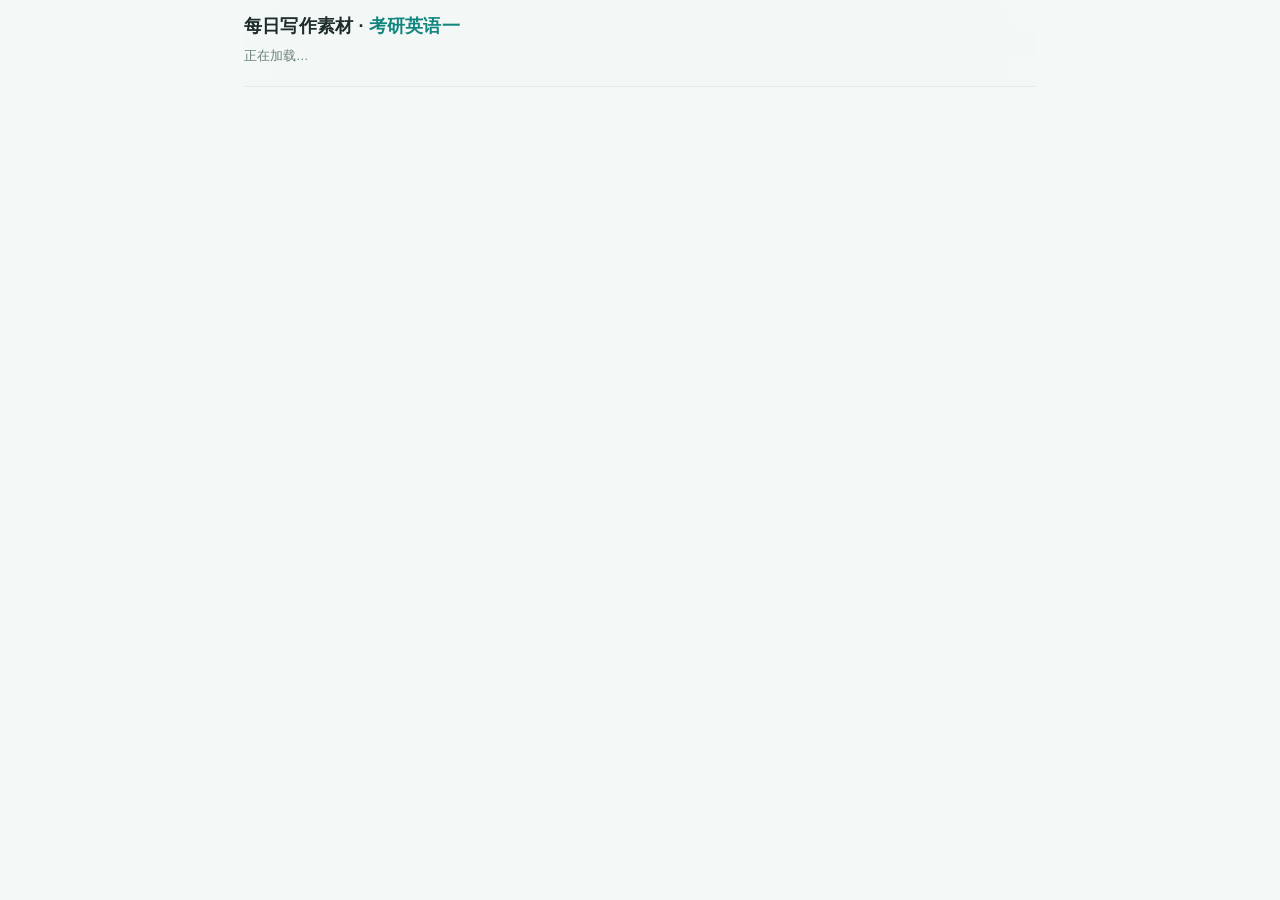
==== daily/index.html @ da31743d "add daily/index.html" ====
<!DOCTYPE html>
<html lang="zh-CN">
<head>
<meta charset="utf-8">
<meta name="viewport" content="width=device-width,initial-scale=1,viewport-fit=cover">
<title>考研英语一 · 每日写作素材</title>
<meta name="theme-color" content="#0c514e">
<style>
:root{
  --ink:#1d2b2a; --dim:#6b807e; --line:#e2ebe9; --bg:#f4f8f7; --card:#fff;
  --accent:#0c514e; --accent2:#12857e; --warm:#b8860b;
}
*{box-sizing:border-box;-webkit-tap-highlight-color:transparent}
body{margin:0;background:var(--bg);color:var(--ink);
  font:16px/1.65 -apple-system,BlinkMacSystemFont,"PingFang SC","Hiragino Sans GB","Noto Sans CJK SC",sans-serif}
a{color:var(--accent2);text-decoration:none}
.wrap{max-width:820px;margin:0 auto;padding:0 14px 90px}

header{position:sticky;top:0;z-index:20;background:rgba(244,248,247,.92);
  backdrop-filter:saturate(1.6) blur(12px);border-bottom:1px solid var(--line);padding:12px 0 0}
h1{margin:0;font-size:18px;letter-spacing:.2px}
h1 span{color:var(--accent2)}
.meta{font-size:12.5px;color:var(--dim);margin:4px 0 10px}
.meta b{color:var(--warm);font-weight:600}

.chips{display:flex;gap:7px;overflow-x:auto;padding:0 0 10px;scrollbar-width:none}
.chips::-webkit-scrollbar{display:none}
.chip{flex:0 0 auto;border:1px solid var(--line);background:#fff;color:var(--dim);
  border-radius:999px;padding:5px 12px;font-size:13px;white-space:nowrap}
.chip.on{background:var(--accent);border-color:var(--accent);color:#fff}

.daybar{display:flex;gap:8px;align-items:center;margin:14px 0 4px}
.daybar select{flex:1;font:inherit;font-size:14px;padding:8px 10px;border:1px solid var(--line);
  border-radius:10px;background:#fff;color:var(--ink)}
.nav-btn{border:1px solid var(--line);background:#fff;border-radius:10px;padding:8px 12px;font-size:14px;color:var(--accent2)}
.nav-btn:disabled{opacity:.35}

.card{background:var(--card);border:1px solid var(--line);border-radius:14px;
  padding:14px 15px;margin:11px 0;box-shadow:0 1px 2px rgba(12,81,78,.04)}
.card .top{display:flex;gap:8px;align-items:center;margin-bottom:7px;flex-wrap:wrap}
.tag{font-size:11.5px;padding:3px 9px;border-radius:999px;background:#e6f2f0;color:var(--accent)}
.tag.t2{background:#fdf3e0;color:var(--warm)}
.src{font-size:11.5px;color:var(--dim);margin-left:auto}
.card h3{margin:0 0 6px;font-size:16.5px;line-height:1.45}
.card p.sum{margin:0;font-size:14.5px;color:#33504e}
.sec{margin-top:11px;padding-top:10px;border-top:1px dashed var(--line)}
.sec .lb{font-size:12px;color:var(--dim);margin-bottom:5px;letter-spacing:.3px}
.sec ul{margin:0;padding-left:17px}
.sec li{font-size:14px;margin:3px 0}
.kw{display:flex;gap:6px;flex-wrap:wrap}
.kw span{font-size:12.5px;background:#eef5f4;color:#0c514e;border-radius:7px;padding:3px 9px;
  font-family:ui-monospace,Menlo,monospace}
.ev{font-size:13.5px;color:#4a6361}
.ev li::marker{color:var(--accent2)}
.foot{font-size:12.5px;color:var(--dim);margin-top:9px}
.foot a{text-decoration:underline}

.empty{text-align:center;color:var(--dim);padding:52px 16px;font-size:14.5px;line-height:1.9}
.empty code{background:#e6f2f0;color:var(--accent);padding:2px 7px;border-radius:6px;font-size:13px}
</style>
</head>
<body>
<div class="wrap">
  <header>
    <h1>每日写作素材 · <span>考研英语一</span></h1>
    <div class="meta" id="meta">正在加载…</div>
    <div class="chips" id="chips"></div>
  </header>
  <div class="daybar" id="daybar" style="display:none">
    <button class="nav-btn" id="prev">‹ 前一天</button>
    <select id="daySel"></select>
    <button class="nav-btn" id="next">后一天 ›</button>
  </div>
  <div id="list"></div>
</div>

<script>
var DATA = null, curDay = 0, curTopic = '全部';
var LIST = document.getElementById('list');
var el = function (id) { return document.getElementById(id); };
var esc = function (s) { return (s || '').replace(/[&<>"]/g, function (c) {
  return ({ '&': '&amp;', '<': '&lt;', '>': '&gt;', '"': '&quot;' })[c]; }); };

fetch('../data/ideas.json?t=' + Date.now())
  .then(function (r) { if (!r.ok) throw new Error('HTTP ' + r.status); return r.json(); })
  .then(function (d) { DATA = d; boot(); })
  .catch(function (e) {
    el('meta').textContent = '数据还没生成';
    LIST.innerHTML = '<div class="empty">读取失败：' + esc(e.message) +
      '<br><br>第一次运行后这里就会有内容。<br>' +
      '去仓库 <code>Actions → 每日写作素材 → Run workflow</code> 手动跑一次即可。</div>';
  });

function boot() {
  var days = DATA.days || [];
  if (!days.length) {
    el('meta').textContent = '素材库为空';
    LIST.innerHTML = '<div class="empty">还没有任何素材。<br>去仓库 <code>Actions</code> 手动跑一次。</div>';
    return;
  }
  var ai = days[0].ai;
  el('meta').innerHTML = '共 <b>' + days.length + '</b> 天素材 · 最近更新 ' +
    esc((days[0].generated_at || '').replace('T', ' ').slice(0, 16)) +
    ' · AI 提炼 ' + (ai ? ('已开启' + (days[0].model ? '（' + esc(days[0].model) + '）') : '') : '<b>未开启</b>（只收标题）');

  var sel = el('daySel');
  sel.innerHTML = days.map(function (d, i) {
    return '<option value="' + i + '">' + esc(d.date) + '（' + d.count + ' 条）</option>';
  }).join('');
  sel.onchange = function () { curDay = +sel.value; render(); };
  el('daybar').style.display = 'flex';
  el('prev').onclick = function () { if (curDay < days.length - 1) { curDay++; sync(); } };
  el('next').onclick = function () { if (curDay > 0) { curDay--; sync(); } };

  var tops = ['全部'];
  days.forEach(function (d) { d.items.forEach(function (it) {
    if (it.topic && tops.indexOf(it.topic) < 0) tops.push(it.topic); }); });
  el('chips').innerHTML = tops.map(function (t) {
    return '<button class="chip" data-t="' + esc(t) + '">' + esc(t) + '</button>'; }).join('');
  Array.prototype.forEach.call(el('chips').children, function (b) {
    b.onclick = function () { curTopic = b.dataset.t; sync(); };
  });
  sync();
}

function sync() {
  el('daySel').value = curDay;
  el('prev').disabled = curDay >= DATA.days.length - 1;
  el('next').disabled = curDay <= 0;
  Array.prototype.forEach.call(el('chips').children, function (b) {
    b.classList.toggle('on', b.dataset.t === curTopic); });
  render();
}

function render() {
  var d = DATA.days[curDay];
  var items = d.items.filter(function (it) { return curTopic === '全部' || it.topic === curTopic; });
  if (!items.length) { LIST.innerHTML = '<div class="empty">这一天没有「' + esc(curTopic) + '」的素材。</div>'; return; }
  LIST.innerHTML = items.map(function (it) {
    var h = '<div class="card"><div class="top">' +
      '<span class="tag">' + esc(it.topic || '待分类') + '</span>' +
      '<span class="tag t2">' + esc(it.essay_type || '通用') + '</span>' +
      '<span class="src">' + esc(it.source || '') + '</span></div>' +
      '<h3>' + esc(it.title_zh) + '</h3>';
    if (it.summary_zh) h += '<p class="sum">' + esc(it.summary_zh) + '</p>';
    if (it.angles && it.angles.length) h += '<div class="sec"><div class="lb">可以展开的观点</div><ul>' +
      it.angles.map(function (a) { return '<li>' + esc(a) + '</li>'; }).join('') + '</ul></div>';
    if (it.evidence && it.evidence.length) h += '<div class="sec"><div class="lb">可用论据</div><ul class="ev">' +
      it.evidence.map(function (a) { return '<li>' + esc(a) + '</li>'; }).join('') + '</ul></div>';
    if (it.keywords && it.keywords.length) h += '<div class="sec"><div class="lb">英文搭配</div><div class="kw">' +
      it.keywords.map(function (k) { return '<span>' + esc(k) + '</span>'; }).join('') + '</div></div>';
    h += '<div class="foot">原报道：' + (it.url
      ? '<a href="' + esc(it.url) + '" target="_blank" rel="noopener">' + esc((it.source_title || '链接').slice(0, 70)) + '</a>'
      : '—') + (it.collected_at ? ' · ' + esc(it.collected_at) : '') + '</div></div>';
    return h;
  }).join('');
}
</script>
</body>
</html>
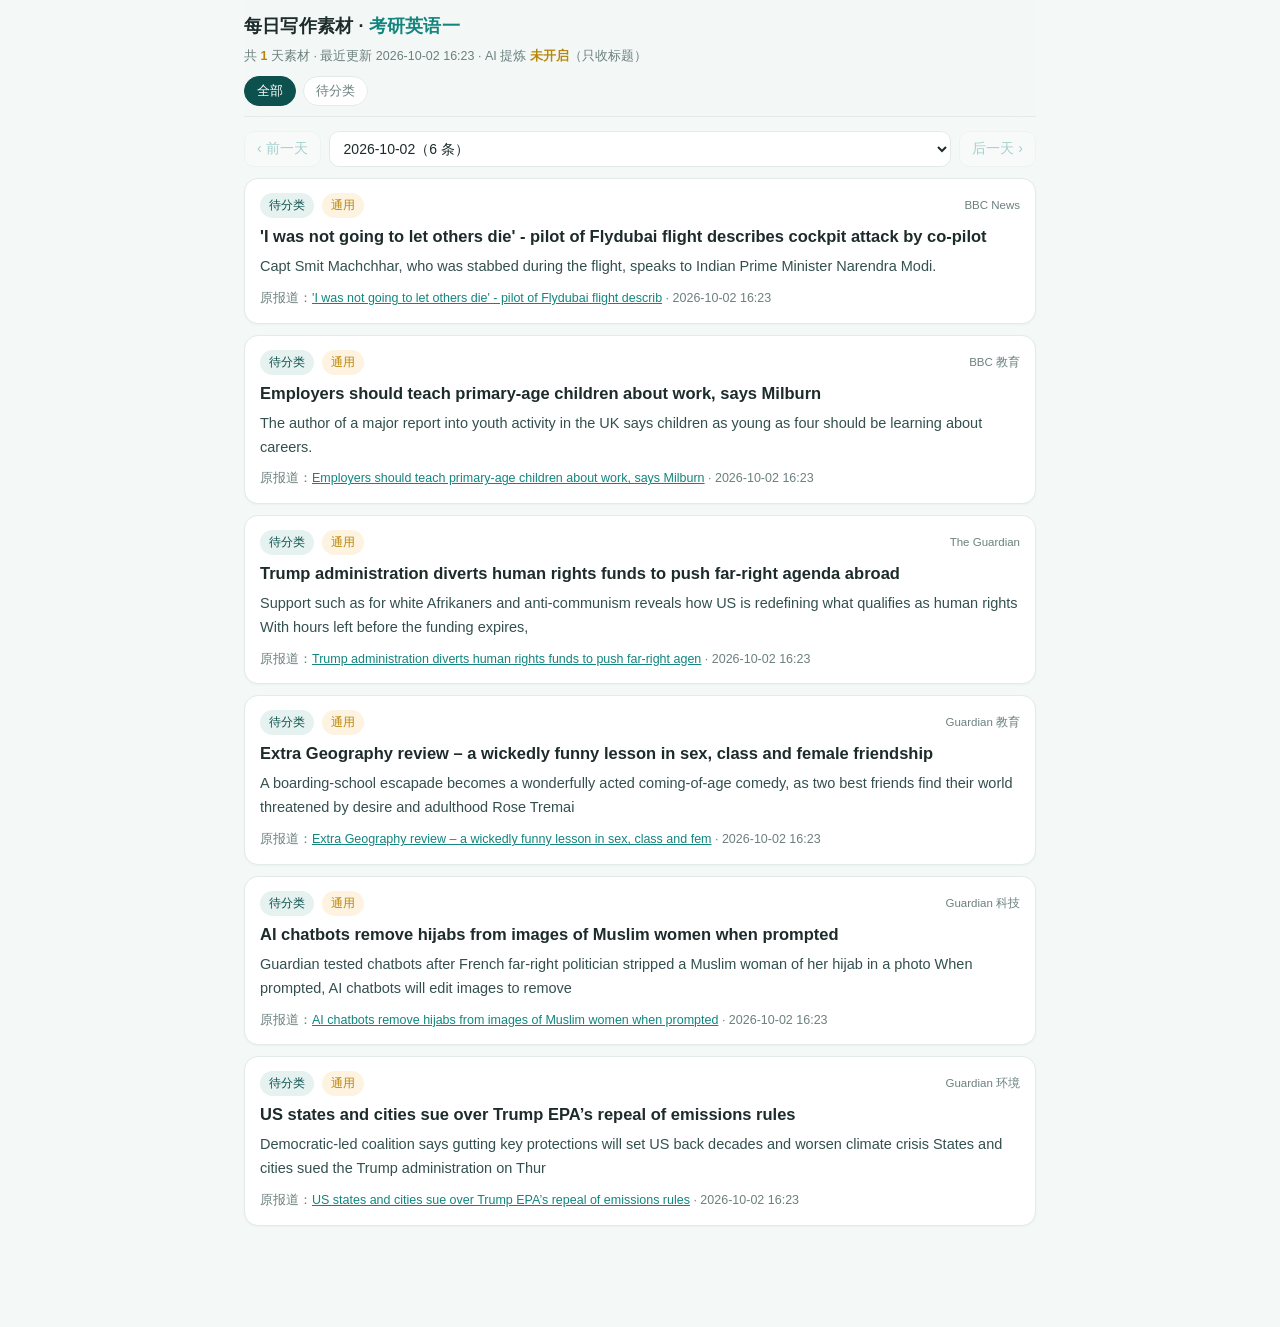
==== commit 48266786: "fix: 三元表达式漏冒号" ====
--- a/daily/index.html
+++ b/daily/index.html
@@ -101,7 +101,7 @@
   var ai = days[0].ai;
   el('meta').innerHTML = '共 <b>' + days.length + '</b> 天素材 · 最近更新 ' +
     esc((days[0].generated_at || '').replace('T', ' ').slice(0, 16)) +
-    ' · AI 提炼 ' + (ai ? ('已开启' + (days[0].model ? '（' + esc(days[0].model) + '）') : '') : '<b>未开启</b>（只收标题）');
+    ' · AI 提炼 ' + (ai ? ('已开启' + (days[0].model ? '（' + esc(days[0].model) + '）' : '')) : '<b>未开启</b>（只收标题）');
 
   var sel = el('daySel');
   sel.innerHTML = days.map(function (d, i) {
